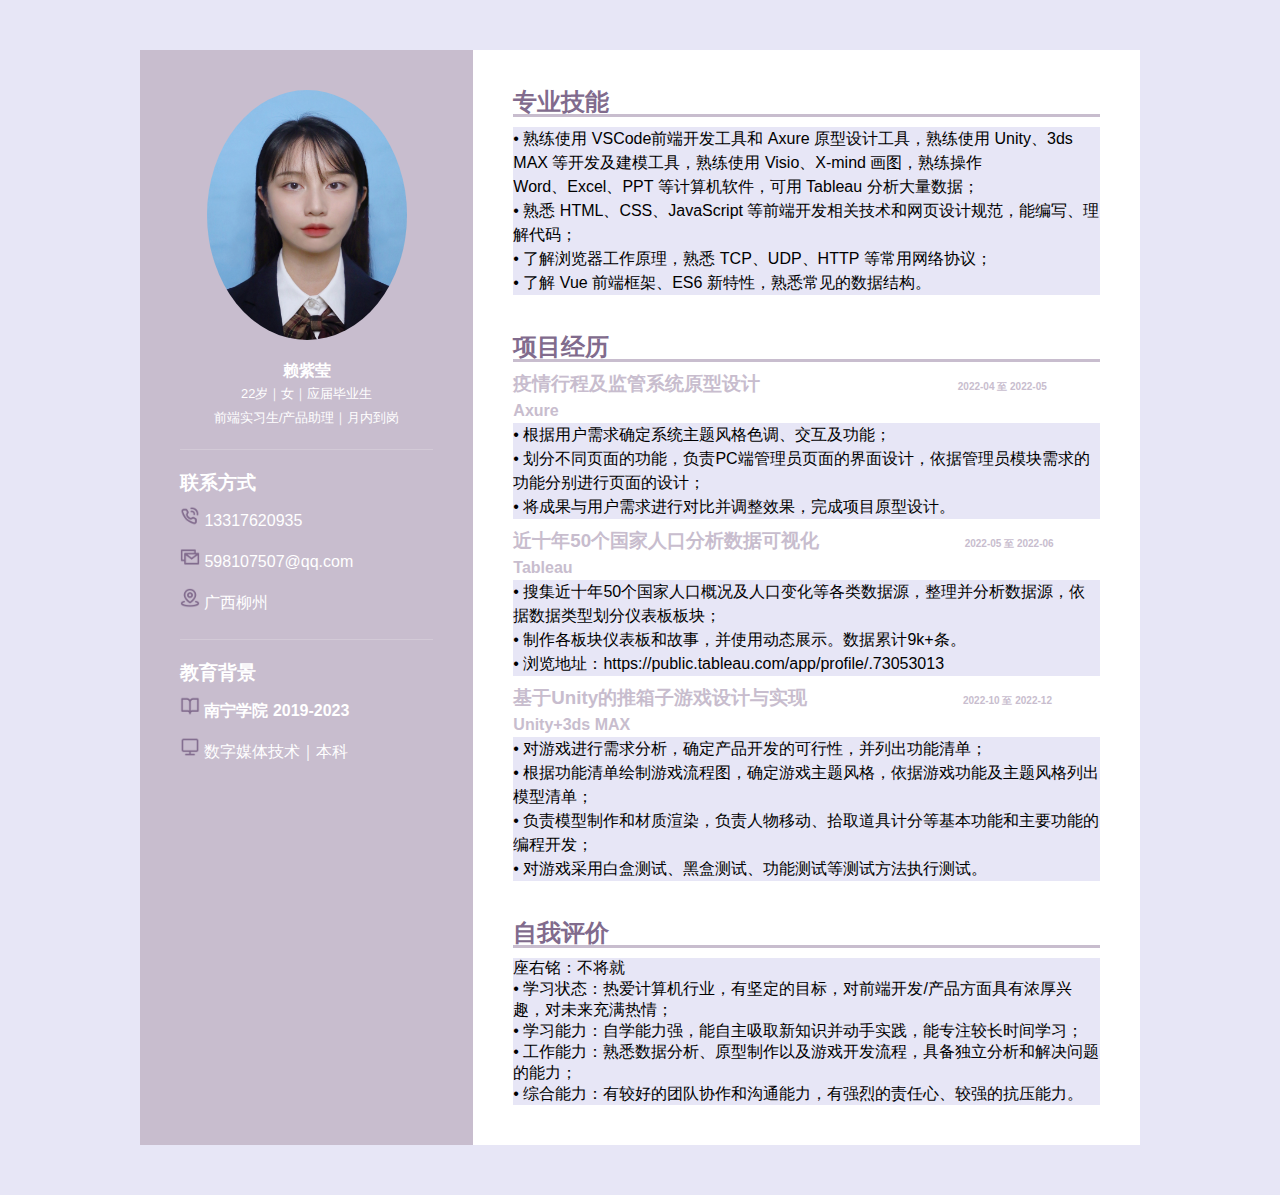
==== index.html @ fd26d09c "Two" ====
<!DOCTYPE html>
<html lang="en">

<head>
    <meta charset="UTF-8">
    <meta http-equiv="X-UA-Compatible" content="IE=edge">
    <meta name="viewport" content="width=device-width, initial-scale=1.0">
    <title>赖紫莹个人简历</title>
    <link rel="stylesheet" href="style.css">
</head>

<body>
    <div class="big">
        <div class="leftt">
            <div class="face">
                <img src="images/证件照.JPG" alt="">
                <h2>赖紫莹<br><span>22岁｜女｜应届毕业生<br>前端实习生/产品助理｜月内到岗</span></h2>
            </div>
            <div class="phone">
                <ul>
                    <h3>联系方式</h3>
                    <li><span><img src="images/phone-call.png"></span> 13317620935</li>
                    <li><span><img src="images/envelope.png"></span> 598107507@qq.com</li>
                    <li><span><img src="images/local.png"></span> 广西柳州</li>
                </ul>
            </div>
            <div class="education">
                <ul>
                    <h3>教育背景</h3>
                    <!-- <li class="text">&nbsp;&nbsp;&nbsp;&nbsp;&nbsp;&nbsp;&nbsp;2019-2023</li> -->
                    <li>
                        <h4><span><img src="images/book.png"></span>
                            南宁学院 2019-2023</h4>
                    </li>
                    <li><span><img src="images/computer.png"></span> 数字媒体技术｜本科</li>
                </ul>
            </div>
        </div>

        <div class="rightt">
            <div class="skill">
                <div class="titlee">
                    <h2 class="title">专业技能</h2>
                </div>
                <p>
                    • 熟练使用 VSCode前端开发工具和 Axure 原型设计工具，熟练使用 Unity、3ds MAX 等开发及建模工具，熟练使用 Visio、X-mind 画图，熟练操作<br>
                    Word、Excel、PPT 等计算机软件，可用 Tableau 分析大量数据；<br>
                    • 熟悉 HTML、CSS、JavaScript 等前端开发相关技术和网页设计规范，能编写、理解代码；<br>
                    • 了解浏览器⼯作原理，熟悉 TCP、UDP、HTTP 等常用网络协议；<br>
                    • 了解 Vue 前端框架、ES6 新特性，熟悉常见的数据结构。

                </p>
            </div>
            <div class="demo">
                <div class="titlee">
                    <h2 class="title">项目经历</h2>
                </div>
                <h3>疫情行程及监管系统原型设计&nbsp;&nbsp;&nbsp;&nbsp;&nbsp;&nbsp;&nbsp;&nbsp;&nbsp;&nbsp;&nbsp;&nbsp;&nbsp;&nbsp;&nbsp;&nbsp;&nbsp;&nbsp;&nbsp;&nbsp;&nbsp;&nbsp;&nbsp;&nbsp;&nbsp;&nbsp;&nbsp;&nbsp;&nbsp;&nbsp;&nbsp;&nbsp;&nbsp;&nbsp;&nbsp;&nbsp;&nbsp;
                    <span>2022-04 ⾄ 2022-05</span>
                    <h4>Axure</h4>
                </h3>
                <p>
                    • 根据用户需求确定系统主题风格色调、交互及功能；<br>
                    • 划分不同页面的功能，负责PC端管理员页面的界面设计，依据管理员模块需求的功能分别进行页面的设计；<br>
                    • 将成果与用户需求进行对比并调整效果，完成项目原型设计。
                </p>
            </div>
            <div class="demo">
                <h3>近十年50个国家人口分析数据可视化&nbsp;&nbsp;&nbsp;&nbsp;&nbsp;&nbsp;&nbsp;&nbsp;&nbsp;&nbsp;&nbsp;&nbsp;&nbsp;&nbsp;&nbsp;&nbsp;&nbsp;&nbsp;&nbsp;&nbsp;&nbsp;&nbsp;&nbsp;&nbsp;&nbsp;&nbsp;&nbsp;
                    <span>2022-05 ⾄ 2022-06</span>
                </h3>
                <h4>Tableau</h4>
                <p>
                    • 搜集近十年50个国家人口概况及人口变化等各类数据源，整理并分析数据源，依据数据类型划分仪表板板块；<br>
                    • 制作各板块仪表板和故事，并使用动态展示。数据累计9k+条。<br>
                    • 浏览地址：<a
                        href="https://public.tableau.com/app/profile/.73053013">https://public.tableau.com/app/profile/.73053013</a>
                </p>
            </div>
            <div class="demo">
                <h3>基于Unity的推箱子游戏设计与实现&nbsp;&nbsp;&nbsp;&nbsp;&nbsp;&nbsp;&nbsp;&nbsp;&nbsp;&nbsp;&nbsp;&nbsp;&nbsp;&nbsp;&nbsp;&nbsp;&nbsp;&nbsp;&nbsp;&nbsp;&nbsp;&nbsp;&nbsp;&nbsp;&nbsp;&nbsp;&nbsp;&nbsp;&nbsp;
                    <span>2022-10 ⾄ 2022-12</span>
                </h3>
                <h4>Unity+3ds MAX</h4>
                <p>
                    • 对游戏进行需求分析，确定产品开发的可行性，并列出功能清单；<br>
                    • 根据功能清单绘制游戏流程图，确定游戏主题风格，依据游戏功能及主题风格列出模型清单；<br>
                    • 负责模型制作和材质渲染，负责人物移动、拾取道具计分等基本功能和主要功能的编程开发；<br>
                    • 对游戏采用白盒测试、黑盒测试、功能测试等测试方法执行测试。
                </p>
            </div>
            <div class="myself">
                <div class="titlee">
                    <h2 class="title">自我评价</h2>
                </div>
                <p>
                    座右铭：不将就<br>
                    • 学习状态：热爱计算机行业，有坚定的目标，对前端开发/产品方面具有浓厚兴趣，对未来充满热情；<br>
                    • 学习能力：自学能力强，能自主吸取新知识并动手实践，能专注较长时间学习；<br>
                    • 工作能力：熟悉数据分析、原型制作以及游戏开发流程，具备独立分析和解决问题的能力；<br>
                    • 综合能力：有较好的团队协作和沟通能力，有强烈的责任心、较强的抗压能力。

                </p>
            </div>
        </div>
    </div>
</body>

</html>
---- style.css ----
@charset "UTF-8";

* {
    margin: 0;
    padding: 0;
    box-sizing: border-box;
}

a {
    text-decoration: none;
    color: black;
}

a:visited {
    color: #816b8d;
}

a:hover {
    color: #816b8d;
}

body {
    background-color: #e7e6f6;
    display: flex;
    justify-content: center;
    align-items: center;
    min-height: 100vh;
    box-shadow: 0 35px 55px rgba(0, 0, 0, 0.1);
    font-family: "Microsoft Yahei", tahoma, arial;
}


.big {
    background: #fff;
    position: relative;
    width: 100%;
    max-width: 1000px;
    min-height: 1000px;
    display: grid;
    grid-template-columns: 1fr 2fr;
    margin: 50px;
}

.leftt {
    background-color: #c8bdce;
    position: relative;
    padding: 40px;
}


.face {
    position: relative;
    display: flex;
    flex-direction: column;
    align-items: center;
    padding-bottom: 20px;
    border-bottom: 1px solid rgba(255, 255, 255, 0.2);
}

.face img {
    width: 200px;
    height: 250px;
    text-align: center;
    border-radius: 50%;
}

.face h2 {
    color: #fff;
    font-size: 1em;
    margin-top: 20px;
    text-transform: uppercase;
    text-align: center;
    font-weight: 600;
    line-height: 1.4em;
}

.face h2 span {
    font-size: 0.8em;
    font-weight: 300;
}

.phone {
    color: #fff;
    margin-top: 20px;
    padding-bottom: 20px;
    border-bottom: 1px solid rgba(255, 255, 255, 0.2);
}

li {
    list-style: none;
}

.phone li {
    line-height: 2em;
}

.phone ul span img {
    display: inline-block;
    margin-top: 10px;
    width: 20px;
    height: 20px;
}

.education {
    color: #fff;
    margin-top: 20px;
    padding-bottom: 20px;
}

.education li {
    line-height: 2em;
}

.education ul span img {
    display: inline-block;
    margin-top: 10px;
    width: 20px;
    height: 20px;
}

/* .education .text {
    font-size: 10px;
    margin-top: 10px;
} */

.rightt {
    position: relative;
    background-color: white;
    padding: 40px;
}

.skill {
    margin-bottom: 40px;
    line-height: 1.5em;
}

.skill:last-child {
    margin-bottom: 0;
}

.titlee {
    color: #816b8d;
    margin-bottom: 10px;
    width: 100%;
    border-bottom: 3px solid #c8bdce;
    line-height: 1.5em;
}

.demo {
    margin-bottom: 10px;
    line-height: 1.5em;
}

.demo h3 {
    color: #c8bdce;
    /* padding-bottom: 5px; */
}

.demo span {
    font-size: 10px;
}

.demo h4 {
    color: #c8bdce;
}

p {
    background-color: #e7e6f6;
}

.myself h2 {
    margin-top: 40px;
}
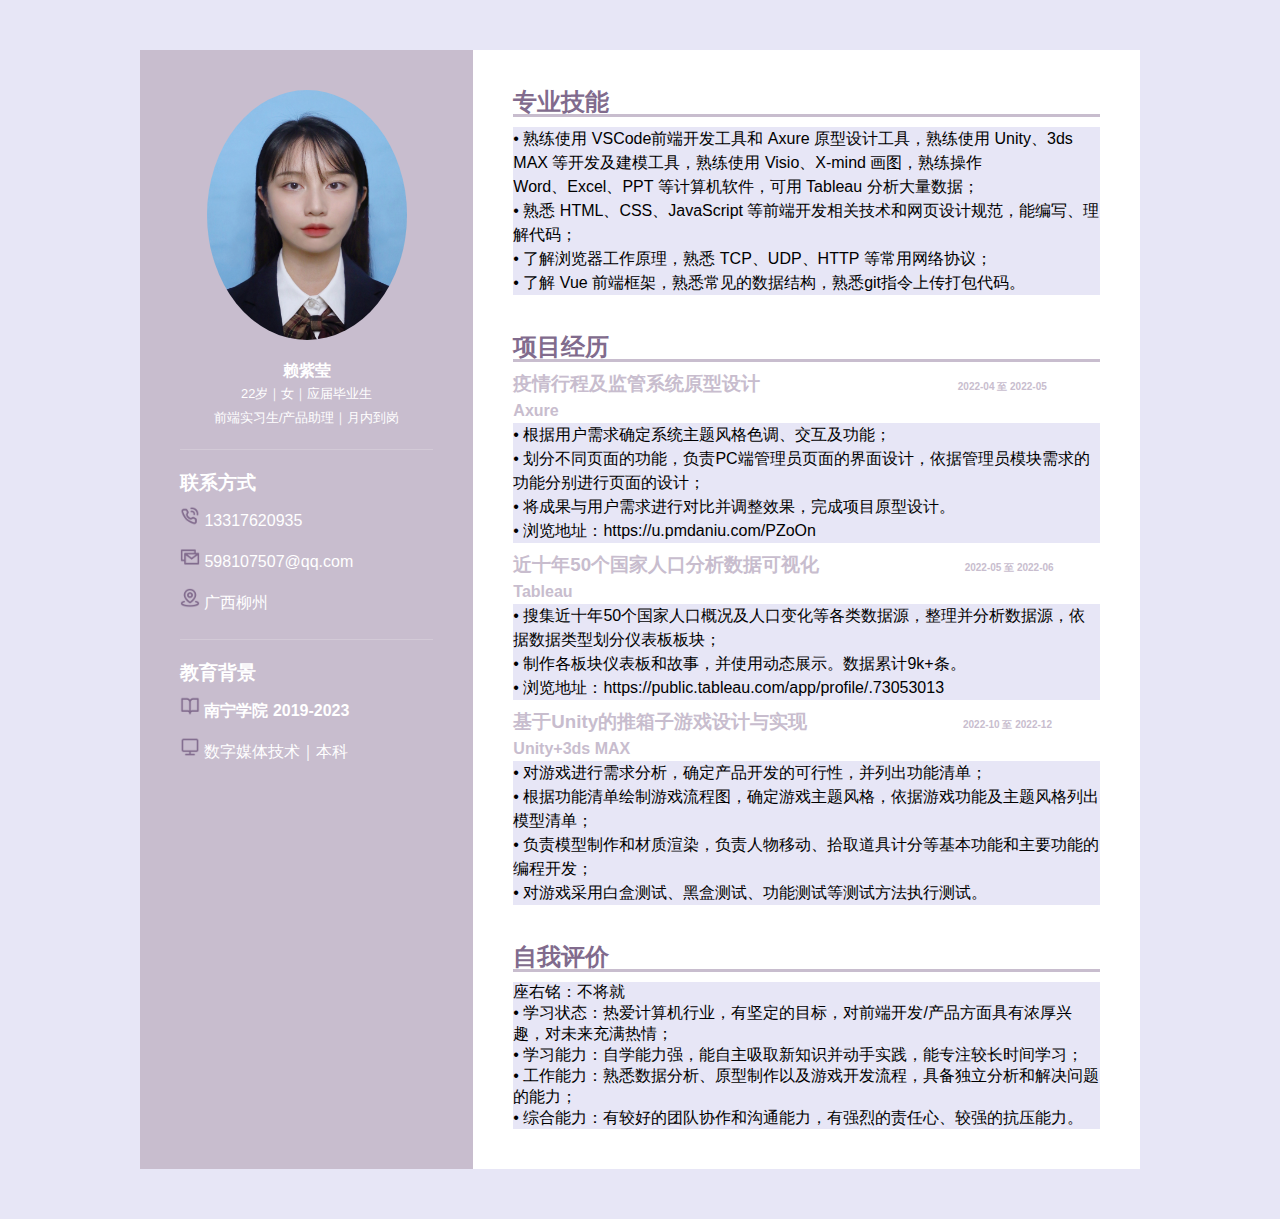
==== commit d2860864: "three" ====
--- a/index.html
+++ b/index.html
@@ -47,7 +47,7 @@
                     Word、Excel、PPT 等计算机软件，可用 Tableau 分析大量数据；<br>
                     • 熟悉 HTML、CSS、JavaScript 等前端开发相关技术和网页设计规范，能编写、理解代码；<br>
                     • 了解浏览器⼯作原理，熟悉 TCP、UDP、HTTP 等常用网络协议；<br>
-                    • 了解 Vue 前端框架、ES6 新特性，熟悉常见的数据结构。
+                    • 了解 Vue 前端框架，熟悉常见的数据结构，熟悉git指令上传打包代码。
 
                 </p>
             </div>
@@ -62,7 +62,8 @@
                 <p>
                     • 根据用户需求确定系统主题风格色调、交互及功能；<br>
                     • 划分不同页面的功能，负责PC端管理员页面的界面设计，依据管理员模块需求的功能分别进行页面的设计；<br>
-                    • 将成果与用户需求进行对比并调整效果，完成项目原型设计。
+                    • 将成果与用户需求进行对比并调整效果，完成项目原型设计。<br>
+                    • 浏览地址：<a href="https://u.pmdaniu.com/PZoOn">https://u.pmdaniu.com/PZoOn</a>
                 </p>
             </div>
             <div class="demo">
--- a/style.css
+++ b/style.css
@@ -11,9 +11,9 @@
     color: black;
 }
 
-a:visited {
+/* a:visited {
     color: #816b8d;
-}
+} */
 
 a:hover {
     color: #816b8d;
@@ -118,11 +118,6 @@
     height: 20px;
 }
 
-/* .education .text {
-    font-size: 10px;
-    margin-top: 10px;
-} */
-
 .rightt {
     position: relative;
     background-color: white;
@@ -153,7 +148,6 @@
 
 .demo h3 {
     color: #c8bdce;
-    /* padding-bottom: 5px; */
 }
 
 .demo span {
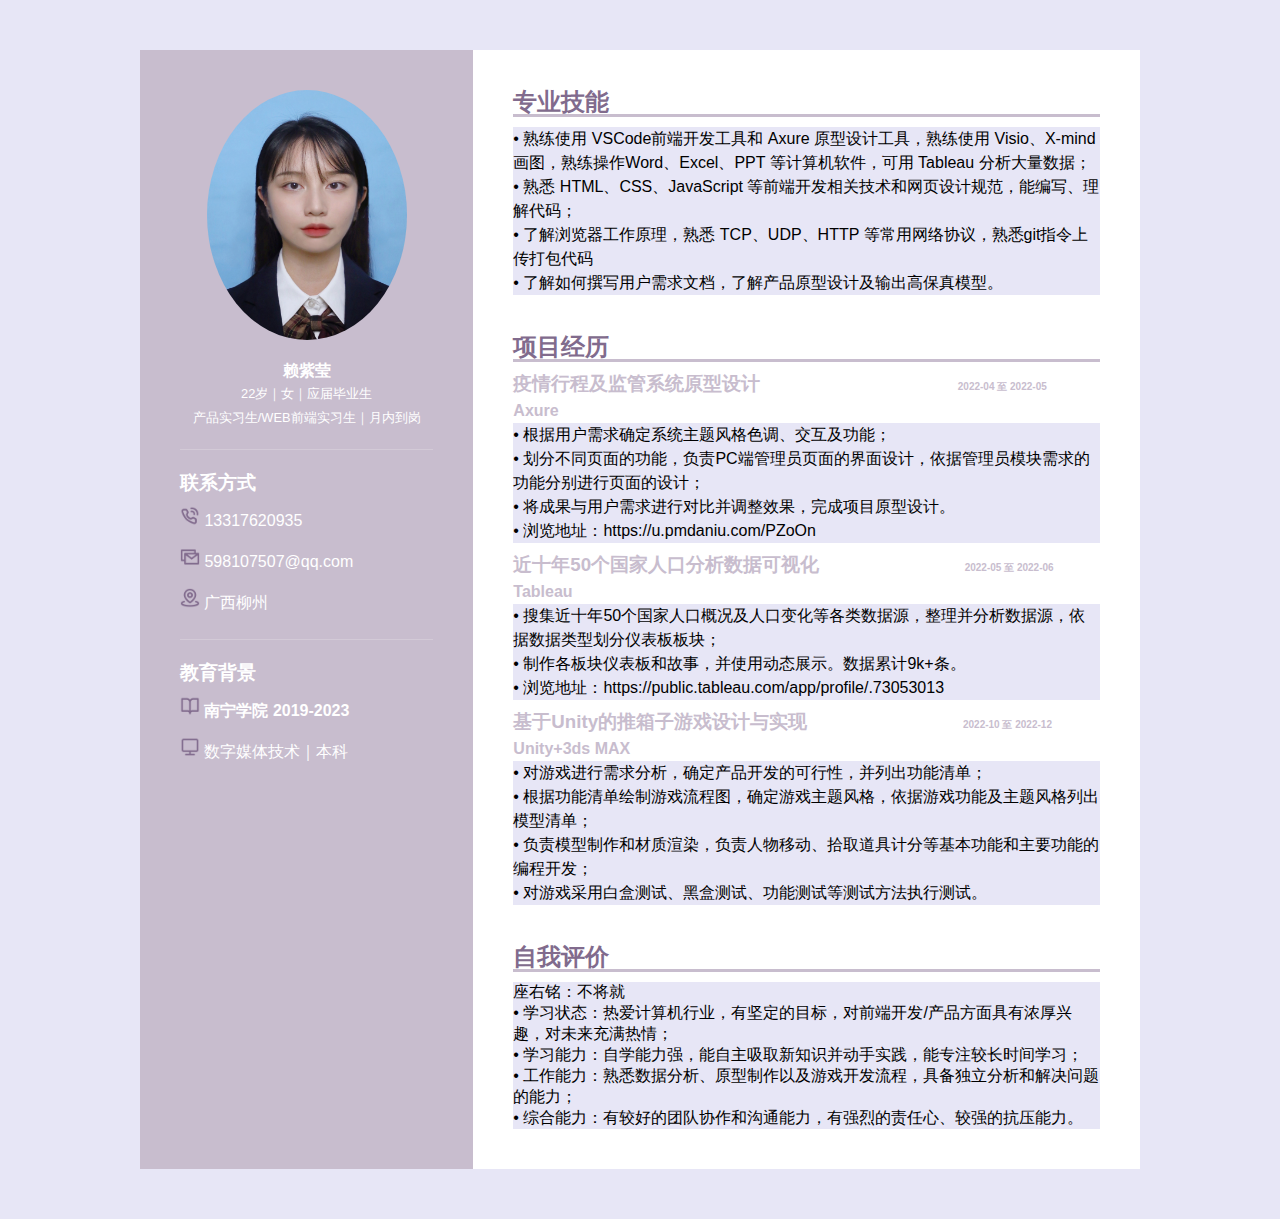
==== commit 7281237f: "four" ====
--- a/index.html
+++ b/index.html
@@ -14,7 +14,7 @@
         <div class="leftt">
             <div class="face">
                 <img src="images/证件照.JPG" alt="">
-                <h2>赖紫莹<br><span>22岁｜女｜应届毕业生<br>前端实习生/产品助理｜月内到岗</span></h2>
+                <h2>赖紫莹<br><span>22岁｜女｜应届毕业生<br>产品实习生/Web前端实习生｜月内到岗</span></h2>
             </div>
             <div class="phone">
                 <ul>
@@ -43,11 +43,11 @@
                     <h2 class="title">专业技能</h2>
                 </div>
                 <p>
-                    • 熟练使用 VSCode前端开发工具和 Axure 原型设计工具，熟练使用 Unity、3ds MAX 等开发及建模工具，熟练使用 Visio、X-mind 画图，熟练操作<br>
-                    Word、Excel、PPT 等计算机软件，可用 Tableau 分析大量数据；<br>
+                    • 熟练使用 VSCode前端开发工具和 Axure 原型设计工具，熟练使用 Visio、X-mind 画图，熟练操作Word、Excel、PPT 等计算机软件，可用 Tableau
+                    分析大量数据；<br>
                     • 熟悉 HTML、CSS、JavaScript 等前端开发相关技术和网页设计规范，能编写、理解代码；<br>
-                    • 了解浏览器⼯作原理，熟悉 TCP、UDP、HTTP 等常用网络协议；<br>
-                    • 了解 Vue 前端框架，熟悉常见的数据结构，熟悉git指令上传打包代码。
+                    • 了解浏览器⼯作原理，熟悉 TCP、UDP、HTTP 等常用网络协议，熟悉git指令上传打包代码<br>
+                    • 了解如何撰写用户需求文档，了解产品原型设计及输出高保真模型。
 
                 </p>
             </div>
--- a/style.css
+++ b/style.css
@@ -1,11 +1,13 @@
 @charset "UTF-8";
 
+/* 为了方便样式的设置，先把全局内边距外边距取消 */
 * {
     margin: 0;
     padding: 0;
     box-sizing: border-box;
 }
 
+/* 为了方便样式的设置，把链接自带的默认样式取消 */
 a {
     text-decoration: none;
     color: black;
@@ -15,153 +17,237 @@
     color: #816b8d;
 } */
 
+/* 设置鼠标悬浮于链接上时链接的颜色 */
 a:hover {
     color: #816b8d;
 }
 
+/* 设置整个网页（非盒子）的样式 */
 body {
+    /* 背景颜色 */
     background-color: #e7e6f6;
+    /* 弹性布局，弹性项目如何增大或缩小以适应其弹性容器中可用的空间，以自适应屏幕大小 */
     display: flex;
+    /* 水平对齐弹性项目 */
     justify-content: center;
+    /* 垂直对齐弹性项目 */
     align-items: center;
+    /* 最小高度 */
     min-height: 100vh;
+    /* 向框添加一个或多个阴影 */
     box-shadow: 0 35px 55px rgba(0, 0, 0, 0.1);
+    /* 字体样式 */
     font-family: "Microsoft Yahei", tahoma, arial;
 }
 
-
+/* 最大的盒子，划分左半边和右半边 */
 .big {
+    /* 背景颜色 */
     background: #fff;
-    position: relative;
+    /* 相对定位 */
+    position: relative;
+    /* 设置宽度，不超过盒子最大宽度 */
     width: 100%;
+    /* 设置盒子的最大宽度和最小高度 */
     max-width: 1000px;
     min-height: 1000px;
+    /* 将外层容器变成一个网格布局容器，一行两列，都是自由空间 */
     display: grid;
     grid-template-columns: 1fr 2fr;
+    /* 设置外边距，让这个盒子与网页边缘有空隙，而不是充满整个网页 */
     margin: 50px;
 }
 
+/* 左半边盒子，用来放个人信息介绍 */
 .leftt {
+    /* 背景颜色 */
     background-color: #c8bdce;
-    position: relative;
+    /* 相对定位 */
+    position: relative;
+    /* 设置内边距 */
     padding: 40px;
 }
 
-
+/* 右半边盒子，用来放专业技能、项目经历、自我评价 */
 .face {
-    position: relative;
+    /* 相对定位 */
+    position: relative;
+    /* 弹性布局 */
     display: flex;
+    /* 设置弹性项目的方向 */
     flex-direction: column;
+    /* 垂直对齐弹性项目 */
     align-items: center;
+    /* 只设置下内边距大小 */
     padding-bottom: 20px;
+    /* 设置下边框颜色 */
     border-bottom: 1px solid rgba(255, 255, 255, 0.2);
 }
 
+/* 左半边盒子里的第一个小盒子 */
 .face img {
+    /* 设置图片宽高，高多50px，让图片呈椭圆形 */
     width: 200px;
     height: 250px;
+    /* 文本垂直对齐 */
     text-align: center;
+    /* 设置图片圆角 */
     border-radius: 50%;
 }
 
+/* 左半边盒子的二级标题 */
 .face h2 {
+    /* 颜色 */
     color: #fff;
+    /* 字体大小 */
     font-size: 1em;
+    /* 设置上外边距 */
     margin-top: 20px;
     text-transform: uppercase;
+    /* 文本垂直对齐 */
     text-align: center;
+    /* 字体宽度，加粗600，不加粗是400 */
     font-weight: 600;
+    /* 行高 */
     line-height: 1.4em;
 }
 
+/* 左半边盒子二级标题里的其他文字 */
 .face h2 span {
     font-size: 0.8em;
     font-weight: 300;
 }
 
+/* 左半边盒子里的第二个小盒子，用来存放联系方式 */
 .phone {
+    /* 字体颜色 */
     color: #fff;
+    /* 设置上外边距 */
     margin-top: 20px;
+    /* 设置下内边距 */
     padding-bottom: 20px;
+    /* 设置下边框颜色 */
     border-bottom: 1px solid rgba(255, 255, 255, 0.2);
 }
 
+/* 取消所有盒子里的li的自带样式 */
 li {
     list-style: none;
 }
 
+/* 设置联系方式盒子里li的行高 */
 .phone li {
     line-height: 2em;
 }
 
+/* 设置联系方式盒子里的图标样式 */
 .phone ul span img {
+    /* 将元素转为行内块元素 */
     display: inline-block;
+    /* 设置上外边距 */
     margin-top: 10px;
+    /* 设置图标宽高 */
     width: 20px;
     height: 20px;
 }
 
+/* 左半边盒子里的第三个小盒子，用来存放教育背景 */
 .education {
+    /* 字体颜色 */
     color: #fff;
+    /* 设置上外边距 */
     margin-top: 20px;
+    /* 设置下内边距 */
     padding-bottom: 20px;
 }
 
+/* 设置教育背景盒子里li的行高 */
 .education li {
     line-height: 2em;
 }
 
+/* 设置教育背景盒子里的图标样式 */
 .education ul span img {
+    /* 将元素转为行内块元素 */
     display: inline-block;
+    /* 设置上外边距 */
     margin-top: 10px;
+    /* 设置图标宽高 */
     width: 20px;
     height: 20px;
 }
 
+/* 右半边盒子，用来存放专业技能、项目经历、自我评价 */
 .rightt {
-    position: relative;
+    /* 相对定位 */
+    position: relative;
+    /* 背景颜色 */
     background-color: white;
+    /* 设置内边距 */
     padding: 40px;
 }
 
+/* 右半边盒子的第一个小盒子，用来存放专业技能标题和p */
 .skill {
+    /* 设置下外边距 */
     margin-bottom: 40px;
+    /* 设置行高 */
     line-height: 1.5em;
 }
 
+/* 专业技能盒子里的最后一个孩子，即p */
 .skill:last-child {
+    /* 设置下外边距 */
     margin-bottom: 0;
 }
 
+/* 标题盒子，专门用来存放三个大标题 */
 .titlee {
+    /* 标题颜色 */
     color: #816b8d;
+    /* 设置下外边距 */
     margin-bottom: 10px;
+    /* 设置宽度不超过右半边大盒子宽度 */
     width: 100%;
+    /* 设置下边框粗细、颜色 */
     border-bottom: 3px solid #c8bdce;
+    /* 设置行高 */
     line-height: 1.5em;
 }
 
+/* 右半边盒子里的第二个小盒子，用来存放项目经历 */
 .demo {
+    /* 设置下外边距 */
     margin-bottom: 10px;
+    /* 设置行高 */
     line-height: 1.5em;
 }
 
+/* 项目经历盒子里的三级标题 */
 .demo h3 {
+    /* 标题颜色 */
     color: #c8bdce;
 }
 
+/* 设置起止时间字体样式 */
 .demo span {
     font-size: 10px;
 }
 
+/* 项目经历盒子里的四级标题，即使用工具 */
 .demo h4 {
+    /* 标题颜色 */
     color: #c8bdce;
 }
 
+/* 设置所有段落样式 */
 p {
+    /* 背景颜色 */
     background-color: #e7e6f6;
 }
 
+/* 右半边盒子的第三个小盒子，用来存放自我评价这个二级标题 */
 .myself h2 {
+    /* 设置上外边距 */
     margin-top: 40px;
 }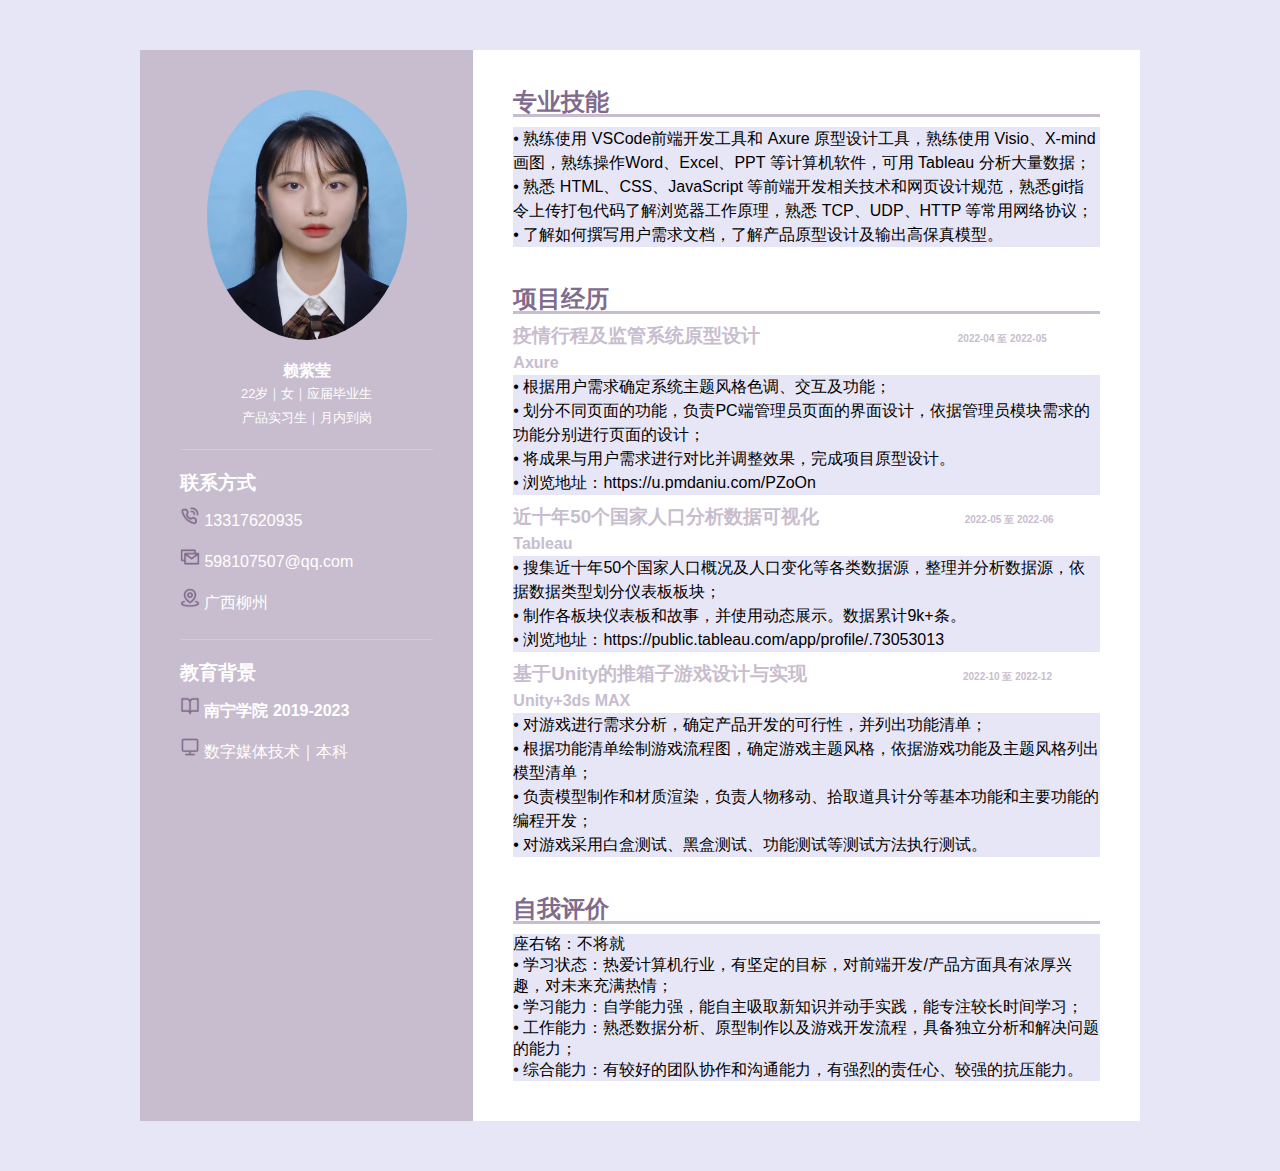
==== commit 057cc455: "five" ====
--- a/index.html
+++ b/index.html
@@ -14,7 +14,7 @@
         <div class="leftt">
             <div class="face">
                 <img src="images/证件照.JPG" alt="">
-                <h2>赖紫莹<br><span>22岁｜女｜应届毕业生<br>产品实习生/Web前端实习生｜月内到岗</span></h2>
+                <h2>赖紫莹<br><span>22岁｜女｜应届毕业生<br>产品实习生｜月内到岗</span></h2>
             </div>
             <div class="phone">
                 <ul>
@@ -45,8 +45,8 @@
                 <p>
                     • 熟练使用 VSCode前端开发工具和 Axure 原型设计工具，熟练使用 Visio、X-mind 画图，熟练操作Word、Excel、PPT 等计算机软件，可用 Tableau
                     分析大量数据；<br>
-                    • 熟悉 HTML、CSS、JavaScript 等前端开发相关技术和网页设计规范，能编写、理解代码；<br>
-                    • 了解浏览器⼯作原理，熟悉 TCP、UDP、HTTP 等常用网络协议，熟悉git指令上传打包代码<br>
+                    • 熟悉 HTML、CSS、JavaScript 等前端开发相关技术和网页设计规范，熟悉git指令上传打包代码了解浏览器⼯作原理，熟悉 TCP、UDP、HTTP
+                    等常用网络协议；<br>
                     • 了解如何撰写用户需求文档，了解产品原型设计及输出高保真模型。
 
                 </p>
